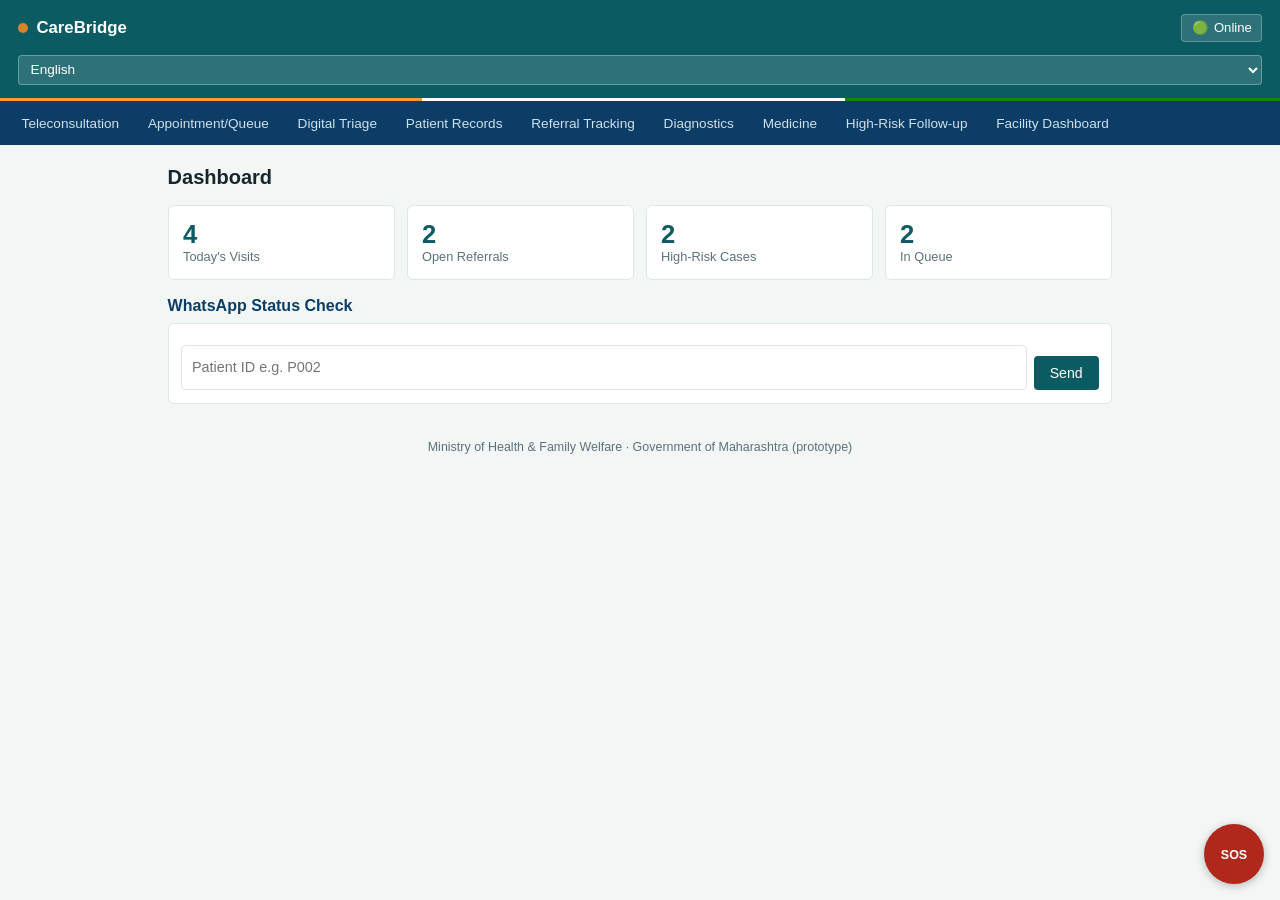
==== index.html @ d9a8928a "Rename prototype.html to index.html" ====
<!DOCTYPE html>
<html lang="en">
<head>
<meta charset="UTF-8">
<meta name="viewport" content="width=device-width, initial-scale=1, viewport-fit=cover">
<title>CareBridge</title>
<style>
:root{
  --teal:#0B5B62; --navy:#0B3D66; --amber:#D98324;
  --bg:#F2F6F5; --panel:#FFFFFF; --ink:#16262A; --muted:#5B7278;
  --line:#DCE7E6; --green:#2E7D32; --yellow:#B8860B; --red:#B0281C;
  --greenbg:#E7F3E8; --yellowbg:#FBF2DE; --redbg:#FBE8E6;
}
:root{box-sizing:border-box;padding-top:env(safe-area-inset-top,0px);padding-bottom:env(safe-area-inset-bottom,0px);}
*{box-sizing:border-box;}
html{scroll-padding-top:env(safe-area-inset-top,0px);}
body{margin:0;font-family:-apple-system,'Segoe UI',Roboto,Arial,sans-serif;background:var(--bg);color:var(--ink);}
header{background:var(--teal);color:#fff;padding:.85rem 1.1rem;display:flex;align-items:center;gap:.8rem;flex-wrap:wrap;position:sticky;top:0;z-index:50;padding-top:calc(.85rem + env(safe-area-inset-top,0px));}
.brand{display:flex;align-items:center;gap:.55rem;font-weight:700;font-size:1.05rem;margin-right:auto;}
.brand .dot{width:10px;height:10px;background:var(--amber);border-radius:50%;}
.tricolor{height:3px;background:linear-gradient(90deg,#FF9933 33%,#fff 33%,#fff 66%,#138808 66%);}
.badge{display:inline-flex;align-items:center;gap:.4rem;background:rgba(255,255,255,.14);padding:.35rem .6rem;border-radius:4px;font-size:.82rem;cursor:pointer;border:1px solid rgba(255,255,255,.25);color:#fff;}
.badge.off{background:#7a3b1e;}
select.lang{background:rgba(255,255,255,.14);color:#fff;border:1px solid rgba(255,255,255,.3);border-radius:4px;padding:.35rem .5rem;font-size:.85rem;}
nav{display:flex;gap:.3rem;overflow-x:auto;background:var(--navy);padding:.4rem .6rem;}
nav button{background:transparent;border:none;color:#cfe0ea;padding:.5rem .75rem;font-size:.85rem;border-radius:4px;cursor:pointer;white-space:nowrap;}
nav button.active{background:#fff;color:var(--navy);font-weight:700;}
main{max-width:980px;margin:0 auto;padding:1.1rem;}
.page{display:none;} .page.active{display:block;}
h1{font-size:1.25rem;margin:.2rem 0 1rem;}
.grid{display:grid;grid-template-columns:repeat(auto-fit,minmax(190px,1fr));gap:.7rem;margin-bottom:1rem;}
.card{background:var(--panel);border:1px solid var(--line);border-radius:6px;padding:.9rem;}
.stat{font-size:1.6rem;font-weight:700;color:var(--teal);}
.stat-label{font-size:.8rem;color:var(--muted);}
table{width:100%;border-collapse:collapse;background:var(--panel);border:1px solid var(--line);border-radius:6px;overflow:hidden;}
th,td{padding:.55rem .7rem;text-align:left;border-bottom:1px solid var(--line);font-size:.88rem;}
th{background:#EAF2F1;color:var(--teal);font-weight:700;}
tr:last-child td{border-bottom:none;}
.section-title{font-weight:700;margin:1.1rem 0 .5rem;font-size:1rem;color:var(--navy);}
label{display:block;font-size:.85rem;margin:.5rem 0 .25rem;color:var(--muted);}
input,select{width:100%;padding:.5rem .6rem;border:1px solid var(--line);border-radius:4px;font-size:.9rem;background:#fff;}
button.primary{background:var(--teal);color:#fff;border:none;padding:.55rem 1rem;border-radius:4px;font-size:.88rem;cursor:pointer;margin-top:.7rem;}
button.ghost{background:#fff;border:1px solid var(--teal);color:var(--teal);padding:.4rem .75rem;border-radius:4px;font-size:.82rem;cursor:pointer;}
.pill{display:inline-block;padding:.2rem .55rem;border-radius:4px;font-size:.78rem;font-weight:700;}
.pill.green{background:var(--greenbg);color:var(--green);}
.pill.yellow{background:var(--yellowbg);color:var(--yellow);}
.pill.red{background:var(--redbg);color:var(--red);}
.stepper{display:flex;flex-wrap:wrap;gap:.3rem;margin:.6rem 0;}
.step{padding:.35rem .6rem;border-radius:4px;font-size:.78rem;background:#EAF2F1;color:var(--muted);}
.step.done{background:var(--teal);color:#fff;}
.panel-flex{display:flex;gap:1rem;flex-wrap:wrap;}
.panel-flex>div{flex:1;min-width:260px;}
#sosBtn{position:fixed;right:16px;bottom:16px;background:var(--red);color:#fff;border:none;border-radius:50%;width:60px;height:60px;font-weight:700;font-size:.78rem;box-shadow:0 2px 8px rgba(0,0,0,.25);z-index:60;cursor:pointer;padding-bottom:env(safe-area-inset-bottom,0px);}
.modal{display:none;position:fixed;inset:0;background:rgba(0,0,0,.4);z-index:70;align-items:center;justify-content:center;padding:1rem;}
.modal.open{display:flex;}
.modal-box{background:#fff;border-radius:8px;padding:1.1rem;max-width:420px;width:100%;max-height:80vh;overflow:auto;}
.chat{background:#fff;border:1px solid var(--line);border-radius:6px;padding:.8rem;}
.chat-msg{padding:.5rem .7rem;border-radius:6px;margin-bottom:.5rem;font-size:.86rem;max-width:85%;}
.chat-msg.in{background:#EAF2F1;}
.chat-msg.out{background:var(--teal);color:#fff;margin-left:auto;}
.chat-row{display:flex;gap:.4rem;margin-top:.5rem;}
footer{text-align:center;padding:1.2rem;font-size:.78rem;color:var(--muted);}
@media (prefers-color-scheme:dark){
  :root:not([data-theme="light"]){--bg:#101A1C;--panel:#182427;--ink:#EAF2F1;--muted:#93A9AC;--line:#26383B;}
  th{background:#1E3234;}
}
</style>
</head>
<body>
<header>
  <div class="brand" style="cursor:pointer" onclick="goHome()"><span class="dot"></span><span data-i18n="brand">CareBridge</span></div>
  <div id="offlineBadge" class="badge" onclick="toggleOffline()">🟢 <span data-i18n="online">Online</span></div>
  <select class="lang" onchange="setLanguage(this.value)">
    <option value="en">English</option>
    <option value="hi">हिंदी</option>
    <option value="mr">मराठी</option>
  </select>
</header>
<div class="tricolor"></div>
<nav id="navBar"></nav>

<main>
  <section class="page active" id="page-dashboard">
    <h1 data-i18n="nav_dashboard">Dashboard</h1>
    <div class="grid">
      <div class="card"><div class="stat" id="statVisits">0</div><div class="stat-label" data-i18n="statVisits">Today's Visits</div></div>
      <div class="card"><div class="stat" id="statReferrals">0</div><div class="stat-label" data-i18n="statReferrals">Open Referrals</div></div>
      <div class="card"><div class="stat" id="statRisk">0</div><div class="stat-label" data-i18n="statRisk">High-Risk Cases</div></div>
      <div class="card"><div class="stat" id="statQueue">0</div><div class="stat-label" data-i18n="statQueue">In Queue</div></div>
    </div>
    <div class="section-title" data-i18n="whatsappTitle">WhatsApp Status Check</div>
    <div class="chat">
      <div id="chatLog"></div>
      <div class="chat-row">
        <input id="chatInput" placeholder="Patient ID e.g. P002" data-i18n-placeholder="chatPlaceholder">
        <button class="primary" onclick="sendChat()" data-i18n="send">Send</button>
      </div>
    </div>
  </section>

  <section class="page" id="page-tele">
    <h1 data-i18n="nav_tele">Teleconsultation</h1>
    <div class="section-title" data-i18n="teleTitle">Request Teleconsultation</div>
    <label data-i18n="specialist">Specialist</label>
    <select id="teleSpec"><option data-i18n="opt_gen">General Physician</option><option data-i18n="opt_peds">Pediatrician</option><option data-i18n="opt_gyn">Gynecologist</option></select>
    <label data-i18n="slot">Time Slot</label>
    <select id="teleSlot"><option>10:00 AM</option><option>2:00 PM</option><option>4:30 PM</option></select>
    <button class="primary" onclick="bookTele()" data-i18n="confirmBooking">Confirm Booking</button>
    <div id="teleResult"></div>
  </section>

  <section class="page" id="page-queue">
    <h1 data-i18n="nav_queue">Appointment &amp; Queue Management</h1>
    <div class="section-title" data-i18n="queueTitle">Live Queue</div>
    <table><thead><tr><th data-i18n="token">Token</th><th data-i18n="patient">Patient</th><th data-i18n="status">Status</th></tr></thead><tbody id="queueBody"></tbody></table>
    <button class="ghost" style="margin-top:.6rem" onclick="addQueue()" data-i18n="addQueue">+ Add to Queue</button>
  </section>

  <section class="page" id="page-triage">
    <h1 data-i18n="nav_triage">Digital Triage</h1>
    <label data-i18n="symFever">Fever (&gt;38°C)</label>
    <select id="symFever"><option value="0" data-i18n="no">No</option><option value="1" data-i18n="yes">Yes</option></select>
    <label data-i18n="symBreath">Fast / Difficult Breathing</label>
    <select id="symBreath"><option value="0" data-i18n="no">No</option><option value="1" data-i18n="yes">Yes</option></select>
    <label data-i18n="symFeed">Unable to Feed / Drink</label>
    <select id="symFeed"><option value="0" data-i18n="no">No</option><option value="1" data-i18n="yes">Yes</option></select>
    <button class="primary" onclick="runTriage()" data-i18n="checkRisk">Check Risk Level</button>
    <div id="triageResult" style="margin-top:.8rem"></div>
  </section>

  <section class="page" id="page-records">
    <h1 data-i18n="nav_records">Patient Records</h1>
    <select id="patientSelect" onchange="renderPatient()"></select>
    <div class="section-title" id="patientName"></div>
    <table><thead><tr><th data-i18n="date">Date</th><th data-i18n="visitType">Visit</th><th data-i18n="notes">Notes</th></tr></thead><tbody id="historyBody"></tbody></table>
  </section>

  <section class="page" id="page-referral">
    <h1 data-i18n="nav_referral">Referral Tracker</h1>
    <div id="referralList"></div>
  </section>

  <section class="page" id="page-diag">
    <h1 data-i18n="nav_diag">Diagnostic Coordination</h1>
    <table><thead><tr><th data-i18n="test">Test</th><th data-i18n="patient">Patient</th><th data-i18n="status">Status</th><th></th></tr></thead><tbody id="diagBody"></tbody></table>
  </section>

  <section class="page" id="page-med">
    <h1 data-i18n="nav_med">Medicine Availability</h1>
    <input id="medSearch" placeholder="Search medicine..." data-i18n-placeholder="medSearch" oninput="renderMed()">
    <table style="margin-top:.5rem"><thead><tr><th data-i18n="medicine">Medicine</th><th data-i18n="qty">Qty</th><th data-i18n="status">Status</th></tr></thead><tbody id="medBody"></tbody></table>
  </section>

  <section class="page" id="page-highrisk">
    <h1 data-i18n="nav_highrisk">High-Risk Follow-up</h1>
    <div id="highriskList"></div>
  </section>

  <section class="page" id="page-facility">
    <h1 data-i18n="nav_facility">Facility Dashboard</h1>
    <div class="grid">
      <div class="card"><div class="stat" id="fVisits">0</div><div class="stat-label" data-i18n="statVisits">Today's Visits</div></div>
      <div class="card"><div class="stat" id="fRef">0</div><div class="stat-label" data-i18n="statReferrals">Open Referrals</div></div>
      <div class="card"><div class="stat" id="fRisk">0</div><div class="stat-label" data-i18n="statRisk">High-Risk Cases</div></div>
    </div>
    <div class="section-title" data-i18n="nearbyFacilities">Nearby Facilities</div>
    <table><thead><tr><th data-i18n="facility">Facility</th><th data-i18n="services">Services</th><th data-i18n="status">Status</th></tr></thead><tbody id="facBody"></tbody></table>

    <div class="section-title" data-i18n="staffRoster">Staff Roster &amp; Attendance</div>
    <table><thead><tr><th data-i18n="staffName">Name</th><th data-i18n="role">Role</th><th data-i18n="status">Status</th><th></th></tr></thead><tbody id="staffBody"></tbody></table>
  </section>
</main>

<button id="sosBtn" onclick="openSOS()">SOS</button>
<div class="modal" id="sosModal">
  <div class="modal-box">
    <div class="section-title" data-i18n="sosTitle" style="margin-top:0">Nearest Hospitals</div>
    <table><tbody id="sosBody"></tbody></table>
    <button class="primary" onclick="closeSOS()" data-i18n="close">Close</button>
  </div>
</div>

<footer data-i18n="footer">Ministry of Health &amp; Family Welfare · Government of Maharashtra (prototype)</footer>

<script>
const T = {
en:{brand:"CareBridge",online:"Online",offline:"Offline",
 nav_dashboard:"Dashboard",nav_tele:"Teleconsultation",nav_queue:"Appointment/Queue",nav_triage:"Digital Triage",nav_records:"Patient Records",
 nav_referral:"Referral Tracking",nav_diag:"Diagnostics",nav_med:"Medicine",nav_highrisk:"High-Risk Follow-up",nav_facility:"Facility Dashboard",
 staffRoster:"Staff Roster & Attendance",staffName:"Name",role:"Role",present:"Present",absent:"Absent",markPresent:"Mark Present",markAbsent:"Mark Absent",
 statVisits:"Today's Visits",statReferrals:"Open Referrals",statRisk:"High-Risk Cases",statQueue:"In Queue",
 whatsappTitle:"WhatsApp Status Check",send:"Send",chatPlaceholder:"Patient ID e.g. P002",
 teleTitle:"Request Teleconsultation",specialist:"Specialist",slot:"Time Slot",confirmBooking:"Confirm Booking",
 opt_gen:"General Physician",opt_peds:"Pediatrician",opt_gyn:"Gynecologist",
 queueTitle:"Live Queue",token:"Token",patient:"Patient",status:"Status",addQueue:"+ Add to Queue",
 symFever:"Fever (>38°C)",symBreath:"Fast / Difficult Breathing",symFeed:"Unable to Feed / Drink",
 no:"No",yes:"Yes",checkRisk:"Check Risk Level",
 date:"Date",visitType:"Visit",notes:"Notes",
 diagTitle:"Diagnostic Tests",test:"Test",medTitle:"Medicine Availability",medSearch:"Search medicine...",
 medicine:"Medicine",qty:"Qty",nearbyFacilities:"Nearby Facilities",facility:"Facility",services:"Services",
 sosTitle:"Nearest Hospitals",close:"Close",
 footer:"Ministry of Health & Family Welfare · Government of Maharashtra (prototype)"},
hi:{brand:"केअरब्रिज",online:"ऑनलाइन",offline:"ऑफलाइन",
 nav_dashboard:"डैशबोर्ड",nav_tele:"टेलीकंसल्टेशन",nav_queue:"अपॉइंटमेंट/कतार",nav_triage:"डिजिटल ट्राइएज",nav_records:"रोगी रिकॉर्ड",
 nav_referral:"रेफरल ट्रैकिंग",nav_diag:"जांच समन्वय",nav_med:"दवा उपलब्धता",nav_highrisk:"उच्च-जोखिम फॉलो-अप",nav_facility:"सुविधा डैशबोर्ड",
 staffRoster:"स्टाफ रोस्टर व उपस्थिति",staffName:"नाम",role:"भूमिका",present:"उपस्थित",absent:"अनुपस्थित",markPresent:"उपस्थित करें",markAbsent:"अनुपस्थित करें",
 statVisits:"आज की विज़िट",statReferrals:"खुले रेफरल",statRisk:"उच्च-जोखिम मामले",statQueue:"कतार में",
 whatsappTitle:"व्हाट्सएप स्टेटस जांच",send:"भेजें",chatPlaceholder:"रोगी आईडी जैसे P002",
 teleTitle:"टेलीकंसल्टेशन अनुरोध",specialist:"विशेषज्ञ",slot:"समय स्लॉट",confirmBooking:"बुकिंग की पुष्टि करें",
 opt_gen:"सामान्य चिकित्सक",opt_peds:"बाल रोग विशेषज्ञ",opt_gyn:"स्त्री रोग विशेषज्ञ",
 queueTitle:"लाइव कतार",token:"टोकन",patient:"रोगी",status:"स्थिति",addQueue:"+ कतार में जोड़ें",
 symFever:"बुखार (>38°C)",symBreath:"तेज़ / कठिन साँस",symFeed:"खाने-पीने में असमर्थ",
 no:"नहीं",yes:"हाँ",checkRisk:"जोखिम स्तर जांचें",
 date:"तारीख़",visitType:"विज़िट",notes:"टिप्पणी",
 diagTitle:"जांच परीक्षण",test:"परीक्षण",medTitle:"दवा उपलब्धता",medSearch:"दवा खोजें...",
 medicine:"दवा",qty:"मात्रा",nearbyFacilities:"नज़दीकी सुविधाएं",facility:"सुविधा",services:"सेवाएं",
 sosTitle:"निकटतम अस्पताल",close:"बंद करें",
 footer:"स्वास्थ्य एवं परिवार कल्याण मंत्रालय · महाराष्ट्र सरकार (प्रोटोटाइप)"},
mr:{brand:"केअरब्रिज",online:"ऑनलाइन",offline:"ऑफलाइन",
 nav_dashboard:"डॅशबोर्ड",nav_tele:"टेलीकन्सल्टेशन",nav_queue:"अपॉइंटमेंट/रांग",nav_triage:"डिजिटल ट्रायएज",nav_records:"रुग्ण नोंदी",
 nav_referral:"संदर्भ ट्रॅकिंग",nav_diag:"निदान समन्वय",nav_med:"औषध उपलब्धता",nav_highrisk:"उच्च-जोखीम फॉलो-अप",nav_facility:"सुविधा डॅशबोर्ड",
 staffRoster:"कर्मचारी सूची व उपस्थिती",staffName:"नाव",role:"भूमिका",present:"उपस्थित",absent:"अनुपस्थित",markPresent:"उपस्थित करा",markAbsent:"अनुपस्थित करा",
 statVisits:"आजच्या भेटी",statReferrals:"खुले संदर्भ",statRisk:"उच्च-जोखीम रुग्ण",statQueue:"रांगेत",
 whatsappTitle:"व्हॉट्सअ‍ॅप स्टेटस तपासणी",send:"पाठवा",chatPlaceholder:"रुग्ण आयडी उदा. P002",
 teleTitle:"टेलीकन्सल्टेशन विनंती",specialist:"तज्ज्ञ",slot:"वेळ",confirmBooking:"बुकिंग निश्चित करा",
 opt_gen:"सामान्य वैद्य",opt_peds:"बालरोगतज्ज्ञ",opt_gyn:"स्त्रीरोगतज्ज्ञ",
 queueTitle:"थेट रांग",token:"तिकीट",patient:"रुग्ण",status:"स्थिती",addQueue:"+ रांगेत जोडा",
 symFever:"ताप (>38°C)",symBreath:"जलद / कठीण श्वास",symFeed:"खाण्यास/पिण्यास असमर्थ",
 no:"नाही",yes:"होय",checkRisk:"जोखीम पातळी तपासा",
 date:"तारीख",visitType:"भेट",notes:"नोंदी",
 diagTitle:"निदान चाचण्या",test:"चाचणी",medTitle:"औषध उपलब्धता",medSearch:"औषध शोधा...",
 medicine:"औषध",qty:"साठा",nearbyFacilities:"जवळील सुविधा",facility:"सुविधा",services:"सेवा",
 sosTitle:"जवळचे रुग्णालय",close:"बंद करा",
 footer:"आरोग्य व कुटुंब कल्याण मंत्रालय · महाराष्ट्र शासन (प्रोटोटाइप)"}
};
let lang='en', online=true;

const patients=[
 {id:'P001',name:'Fatima Sheikh',visits:[{d:'12 Sep',t:'ANC Checkup',n:'BP normal, next visit due'},{d:'02 Sep',t:'ANC Checkup',n:'Mild anemia noted'}]},
 {id:'P002',name:'Ravi Kadam',visits:[{d:'18 Sep',t:'Fever Follow-up',n:'Referred to PHC'}]},
 {id:'P003',name:'Sunita Pawar',visits:[{d:'15 Sep',t:'Child Immunization',n:'Dose 2 given'}]}
];
let referrals=[
 {id:'R1',patient:'Fatima Sheikh',steps:['Referred','Accepted','Scheduled'],cur:2},
 {id:'R2',patient:'Ravi Kadam',steps:['Referred'],cur:0}
];
const STEP_SEQ=['Referred','Accepted','Scheduled','Arrived','Treated','Back-Referred','Closed'];
let queue=[{tok:'A12',patient:'Sunita Pawar',status:'Waiting'},{tok:'A13',patient:'Ravi Kadam',status:'Waiting'}];
let diagnostics=[{test:'Blood CBC',patient:'Fatima Sheikh',status:'Pending'},{test:'X-Ray Chest',patient:'Ravi Kadam',status:'In Progress'}];
let medicines=[{name:'Paracetamol',qty:120,status:'ok'},{name:'ORS Sachets',qty:8,status:'low'},{name:'Iron Folic Acid',qty:0,status:'out'}];
let highrisk=[{name:'Fatima Sheikh',reason:'2 missed ANC visits'},{name:'Baby of Sunita Pawar',reason:'Low birth weight'}];
const facilities=[{name:'AAM Sub-Centre Wadgaon',services:'OPD, Immunization',status:'Open'},{name:'Rural Hospital Baramati',services:'X-Ray, Lab, Maternity',status:'Open'}];
let staff=[{name:'Anjali More',role:'ASHA Worker',present:true},{name:'Deepak Jadhav',role:'ANM',present:true},{name:'Dr. Kavita Rane',role:'Medical Officer',present:false},{name:'Sameer Shaikh',role:'Lab Technician',present:true}];
function goHome(){
 document.querySelectorAll('.page').forEach(p=>p.classList.remove('active'));
 document.getElementById('page-dashboard').classList.add('active');
 document.querySelectorAll('#navBar button').forEach(b=>b.classList.remove('active'));
}
const sosHospitals=[{name:'District Civil Hospital',dist:'6.2 km',phone:'02112-XXXXXX'},{name:'Rural Hospital Baramati',dist:'3.4 km',phone:'02112-YYYYYY'}];

function el(tag,cls,html){const e=document.createElement(tag);if(cls)e.className=cls;if(html!==undefined)e.innerHTML=html;return e;}

function buildNav(){
 const items=['tele','queue','triage','records','referral','diag','med','highrisk','facility'];
 const bar=document.getElementById('navBar');bar.innerHTML='';
 items.forEach(id=>{
  const b=document.createElement('button');
  b.dataset.i18n='nav_'+id; b.dataset.page=id; b.textContent=T[lang]['nav_'+id];
  b.onclick=()=>showPage(id,b);
  bar.appendChild(b);
 });
}
function showPage(id,btn){
 document.querySelectorAll('.page').forEach(p=>p.classList.remove('active'));
 document.getElementById('page-'+id).classList.add('active');
 document.querySelectorAll('#navBar button').forEach(b=>b.classList.remove('active'));
 btn.classList.add('active');
}
function setLanguage(l){
 lang=l;
 document.querySelectorAll('[data-i18n]').forEach(e=>{const k=e.dataset.i18n; if(T[lang][k]) e.textContent=T[lang][k];});
 document.querySelectorAll('[data-i18n-placeholder]').forEach(e=>{const k=e.dataset.i18nPlaceholder||e.getAttribute('data-i18n-placeholder'); if(T[lang][k]) e.placeholder=T[lang][k];});
 const activePage=[...document.querySelectorAll('.page')].find(p=>p.classList.contains('active'));
 const activeId=activePage?activePage.id.replace('page-',''):'dashboard';
 buildNav();
 const match=[...document.querySelectorAll('#navBar button')].find(b=>b.dataset.page===activeId);
 if(match) match.classList.add('active');
 refreshAll();
}
function toggleOffline(){
 online=!online;
 const b=document.getElementById('offlineBadge');
 b.classList.toggle('off',!online);
 b.innerHTML=(online?'🟢 ':'🔴 ')+'<span data-i18n="'+(online?'online':'offline')+'">'+T[lang][online?'online':'offline']+'</span>';
 if(online){ queue.forEach(q=>{if(q.status==='Pending Sync')q.status='Waiting';}); renderQueue(); }
}
function renderStats(){
 document.getElementById('statVisits').textContent=patients.reduce((a,p)=>a+p.visits.length,0);
 document.getElementById('statReferrals').textContent=referrals.filter(r=>r.cur<STEP_SEQ.length-1).length;
 document.getElementById('statRisk').textContent=highrisk.length;
 document.getElementById('statQueue').textContent=queue.length;
 document.getElementById('fVisits').textContent=document.getElementById('statVisits').textContent;
 document.getElementById('fRef').textContent=document.getElementById('statReferrals').textContent;
 document.getElementById('fRisk').textContent=highrisk.length;
}
function bookTele(){
 const sp=document.getElementById('teleSpec').value||T[lang].opt_gen;
 const sl=document.getElementById('teleSlot').value;
 document.getElementById('teleResult').innerHTML='<div class="pill green" style="margin-top:.6rem">✓ '+sp+' — '+sl+'</div>';
}
function renderQueue(){
 const body=document.getElementById('queueBody');body.innerHTML='';
 queue.forEach(q=>{
  const tr=document.createElement('tr');
  const cls=q.status==='Pending Sync'?'yellow':'green';
  tr.innerHTML=`<td>${q.tok}</td><td>${q.patient}</td><td><span class="pill ${cls}">${q.status}</span></td>`;
  body.appendChild(tr);
 });
}
function addQueue(){
 const n='A'+(14+queue.length);
 queue.push({tok:n,patient:'New Patient',status:online?'Waiting':'Pending Sync'});
 renderQueue(); renderStats();
}
function runTriage(){
 const f=+document.getElementById('symFever').value, b=+document.getElementById('symBreath').value, fd=+document.getElementById('symFeed').value;
 const score=f+b+fd;
 let level,cls,note;
 if(fd||b){level={en:'RED — Refer Immediately',hi:'लाल — तुरंत रेफर करें',mr:'लाल — त्वरित संदर्भ द्या'}[lang];cls='red';note='IMNCI danger sign present';}
 else if(f){level={en:'YELLOW — Monitor Closely',hi:'पीला — निगरानी करें',mr:'पिवळा — बारकाईने निरीक्षण करा'}[lang];cls='yellow';note='IMNCI: single risk factor';}
 else{level={en:'GREEN — Routine Care',hi:'हरा — नियमित देखभाल',mr:'हिरवा — नियमित काळजी'}[lang];cls='green';note='No danger signs';}
 document.getElementById('triageResult').innerHTML=`<span class="pill ${cls}">${level}</span><div style="margin-top:.4rem;color:var(--muted);font-size:.82rem">${note}</div>`;
}
function renderPatientSelect(){
 const sel=document.getElementById('patientSelect');sel.innerHTML='';
 patients.forEach(p=>{const o=document.createElement('option');o.value=p.id;o.textContent=p.name;sel.appendChild(o);});
}
function renderPatient(){
 const p=patients.find(x=>x.id===document.getElementById('patientSelect').value)||patients[0];
 document.getElementById('patientName').textContent=p.name+' ('+p.id+')';
 const body=document.getElementById('historyBody');body.innerHTML='';
 p.visits.forEach(v=>{const tr=document.createElement('tr');tr.innerHTML=`<td>${v.d}</td><td>${v.t}</td><td>${v.n}</td>`;body.appendChild(tr);});
}
function renderReferrals(){
 const wrap=document.getElementById('referralList');wrap.innerHTML='';
 referrals.forEach(r=>{
  const card=el('div','card');
  card.style.marginBottom='.7rem';
  const title=el('div','section-title',r.patient+' <span style="color:var(--muted);font-weight:400">('+r.id+')</span>');
  title.style.margin='0 0 .4rem';
  card.appendChild(title);
  const stp=el('div','stepper');
  STEP_SEQ.forEach((s,i)=>{const d=el('div','step'+(i<=r.cur?' done':''),s);stp.appendChild(d);});
  card.appendChild(stp);
  if(r.cur<STEP_SEQ.length-1){
   const btn=el('button','ghost',{en:'Advance Status',hi:'स्थिति आगे बढ़ाएं',mr:'स्थिती पुढे न्या'}[lang]);
   btn.onclick=()=>{r.cur++;renderReferrals();renderStats();};
   card.appendChild(btn);
  }
  wrap.appendChild(card);
 });
}
function renderDiag(){
 const body=document.getElementById('diagBody');body.innerHTML='';
 diagnostics.forEach((d,i)=>{
  const cls=d.status==='Done'?'green':(d.status==='In Progress'?'yellow':'red');
  const tr=document.createElement('tr');
  tr.innerHTML=`<td>${d.test}</td><td>${d.patient}</td><td><span class="pill ${cls}">${d.status}</span></td><td></td>`;
  const btn=el('button','ghost',{en:'Update',hi:'अपडेट',mr:'अद्ययावत'}[lang]);
  btn.onclick=()=>{ d.status = d.status==='Pending'?'In Progress':(d.status==='In Progress'?'Done':'Done'); renderDiag(); };
  tr.lastElementChild.appendChild(btn);
  body.appendChild(tr);
 });
}
function renderMed(){
 const q=(document.getElementById('medSearch').value||'').toLowerCase();
 const body=document.getElementById('medBody');body.innerHTML='';
 medicines.filter(m=>m.name.toLowerCase().includes(q)).forEach(m=>{
  const cls=m.status==='ok'?'green':(m.status==='low'?'yellow':'red');
  const label={ok:{en:'In Stock',hi:'उपलब्ध',mr:'उपलब्ध'},low:{en:'Low Stock',hi:'कम स्टॉक',mr:'कमी साठा'},out:{en:'Out of Stock',hi:'स्टॉक खत्म',mr:'साठा संपला'}}[m.status][lang];
  const tr=document.createElement('tr');
  tr.innerHTML=`<td>${m.name}</td><td>${m.qty}</td><td><span class="pill ${cls}">${label}</span></td>`;
  body.appendChild(tr);
 });
}
function renderHighrisk(){
 const wrap=document.getElementById('highriskList');wrap.innerHTML='';
 highrisk.forEach((h,i)=>{
  const card=el('div','card');card.style.marginBottom='.6rem';
  card.innerHTML=`<b>${h.name}</b><div style="color:var(--muted);font-size:.85rem;margin:.2rem 0 .5rem">${h.reason}</div>`;
  const btn=el('button','ghost',{en:'Mark Followed Up',hi:'फॉलो-अप पूर्ण करें',mr:'फॉलो-अप पूर्ण करा'}[lang]);
  btn.onclick=()=>{highrisk.splice(i,1);renderHighrisk();renderStats();};
  card.appendChild(btn);
  wrap.appendChild(card);
 });
}
function renderFacilities(){
 const body=document.getElementById('facBody');body.innerHTML='';
 facilities.forEach(f=>{const tr=document.createElement('tr');tr.innerHTML=`<td>${f.name}</td><td>${f.services}</td><td><span class="pill green">${f.status}</span></td>`;body.appendChild(tr);});
}
function renderStaff(){
 const body=document.getElementById('staffBody');body.innerHTML='';
 staff.forEach((s,i)=>{
  const tr=document.createElement('tr');
  const pillCls=s.present?'green':'red';
  const label=s.present?T[lang].present:T[lang].absent;
  const btnLabel=s.present?T[lang].markAbsent:T[lang].markPresent;
  tr.innerHTML=`<td>${s.name}</td><td>${s.role}</td><td><span class="pill ${pillCls}">${label}</span></td><td></td>`;
  const btn=el('button','ghost',btnLabel);
  btn.onclick=()=>{staff[i].present=!staff[i].present;renderStaff();};
  tr.lastElementChild.appendChild(btn);
  body.appendChild(tr);
 });
}
function openSOS(){
 const body=document.getElementById('sosBody');body.innerHTML='';
 sosHospitals.forEach(h=>{const tr=document.createElement('tr');tr.innerHTML=`<td><b>${h.name}</b><br><span style="color:var(--muted);font-size:.8rem">${h.phone}</span></td><td>${h.dist}</td>`;body.appendChild(tr);});
 document.getElementById('sosModal').classList.add('open');
}
function closeSOS(){document.getElementById('sosModal').classList.remove('open');}
function sendChat(){
 const inp=document.getElementById('chatInput');
 const id=inp.value.trim().toUpperCase();
 const log=document.getElementById('chatLog');
 if(!id)return;
 const um=el('div','chat-msg out',id); log.appendChild(um);
 const p=patients.find(x=>x.id===id);
 const ref=referrals.find(r=>p&&r.patient===p.name);
 let reply;
 if(!p) reply={en:'No record found for this ID.',hi:'इस आईडी के लिए कोई रिकॉर्ड नहीं मिला।',mr:'या आयडीसाठी नोंद आढळली नाही.'}[lang];
 else if(ref) reply=p.name+': '+STEP_SEQ[ref.cur];
 else reply=p.name+': '+{en:'No active referral',hi:'कोई सक्रिय रेफरल नहीं',mr:'सक्रिय संदर्भ नाही'}[lang];
 const bm=el('div','chat-msg in',reply); log.appendChild(bm);
 inp.value='';
 log.scrollTop=log.scrollHeight;
}
function refreshAll(){
 renderStats();renderQueue();renderPatientSelect();renderPatient();renderReferrals();
 renderDiag();renderMed();renderHighrisk();renderFacilities();renderStaff();
}
buildNav();
renderPatientSelect();
refreshAll();
</script>
</body>
</html>
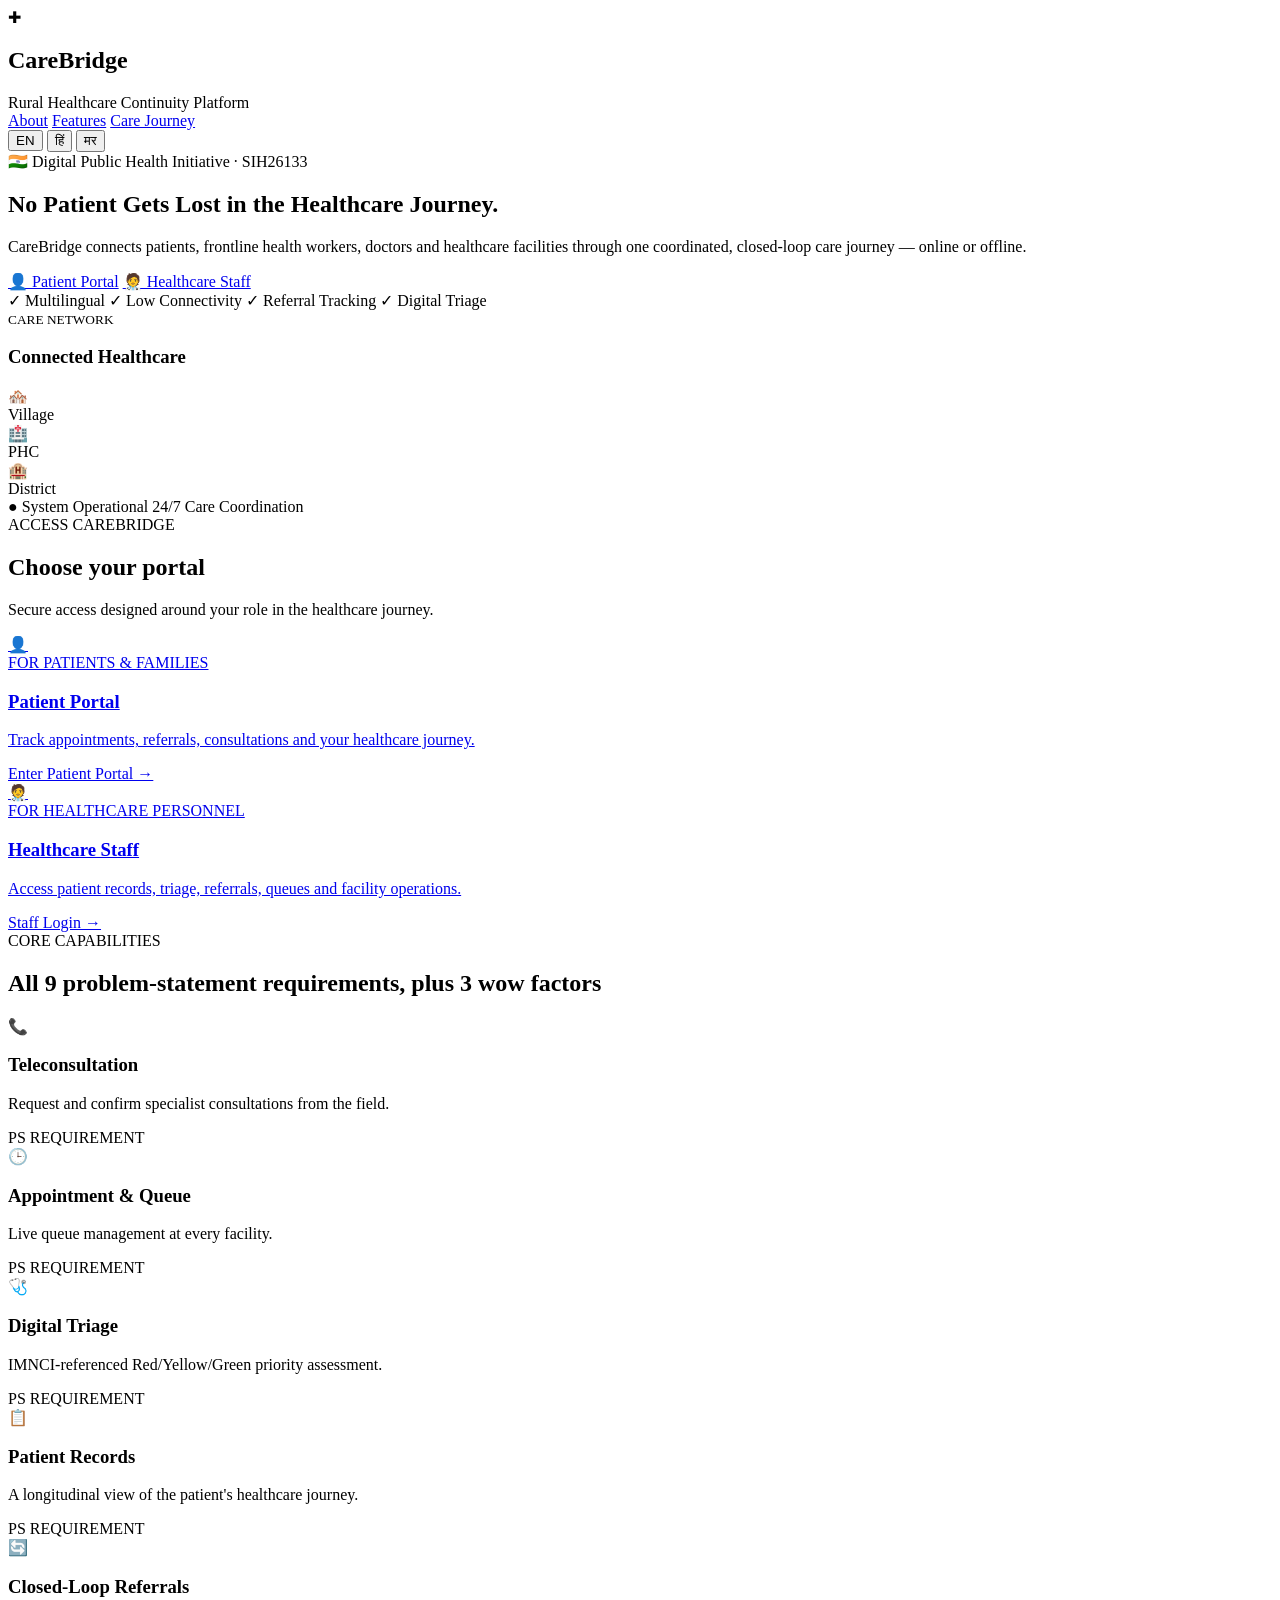
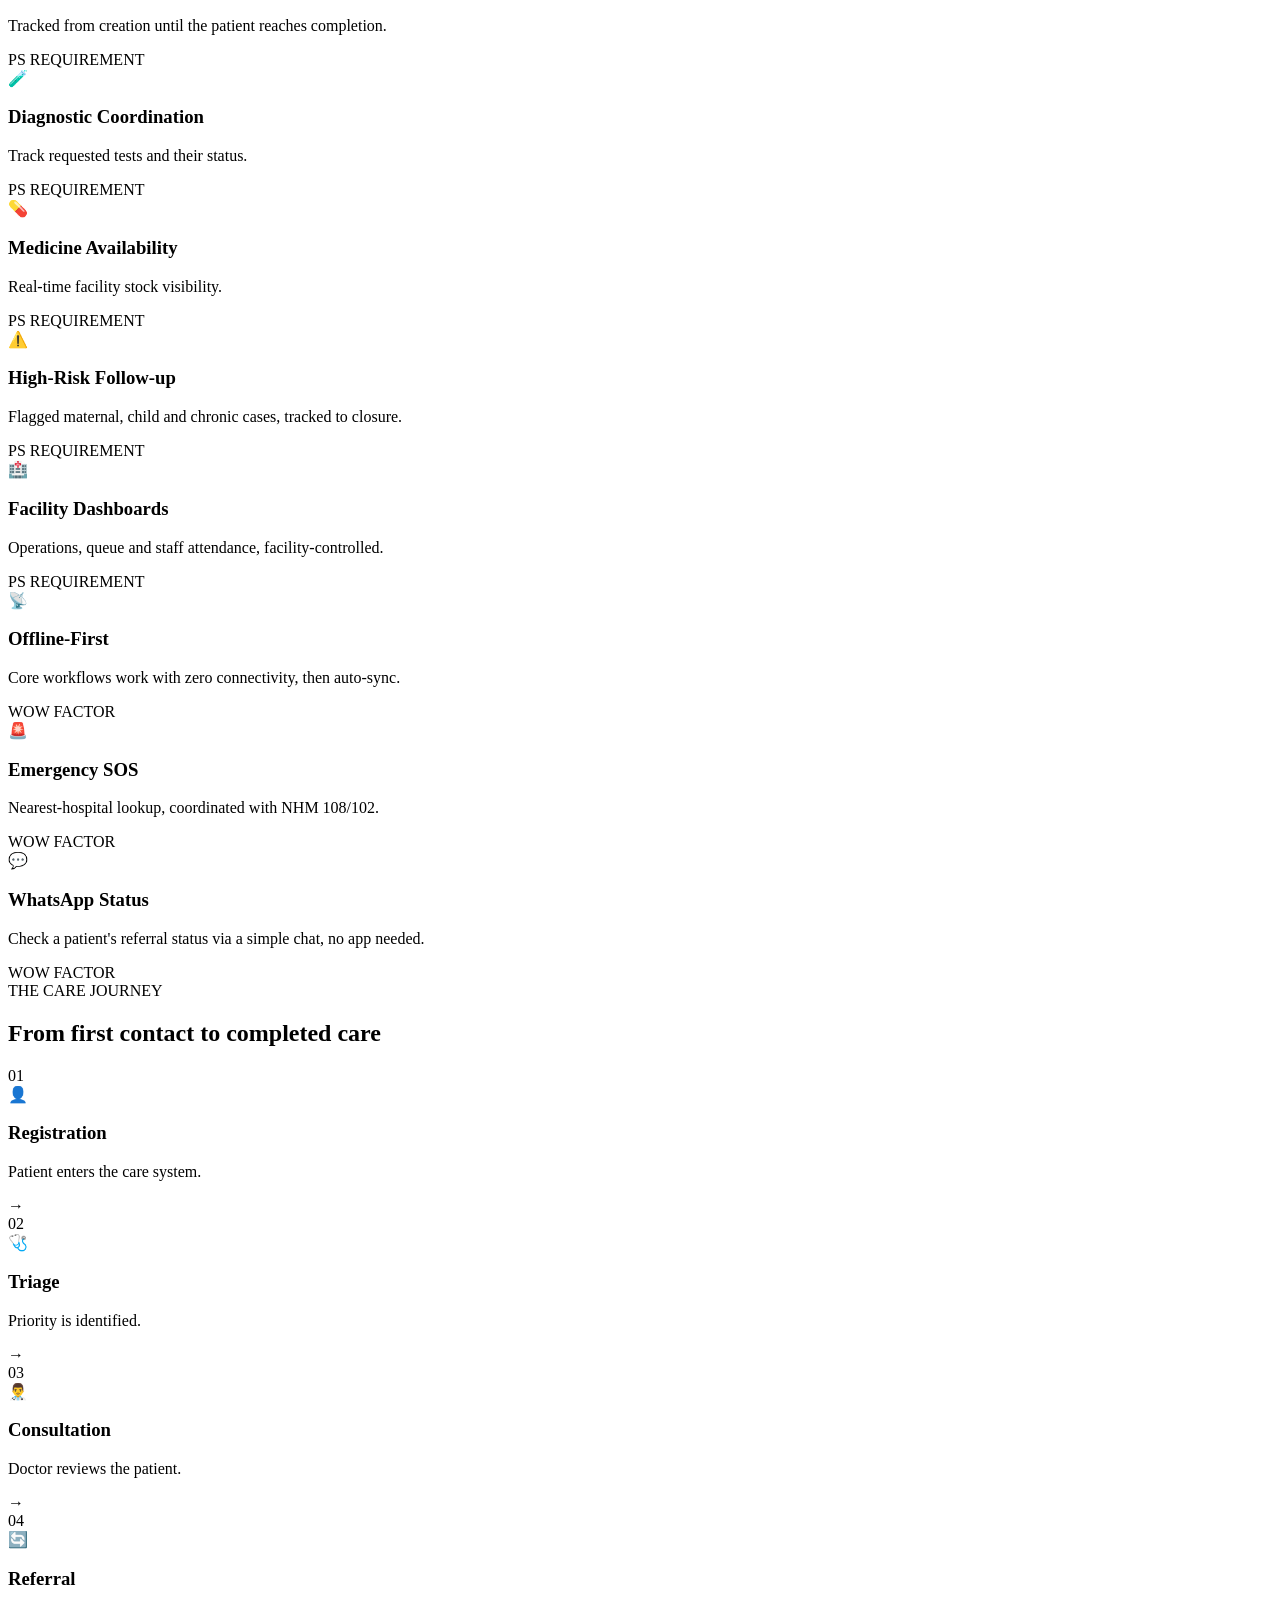
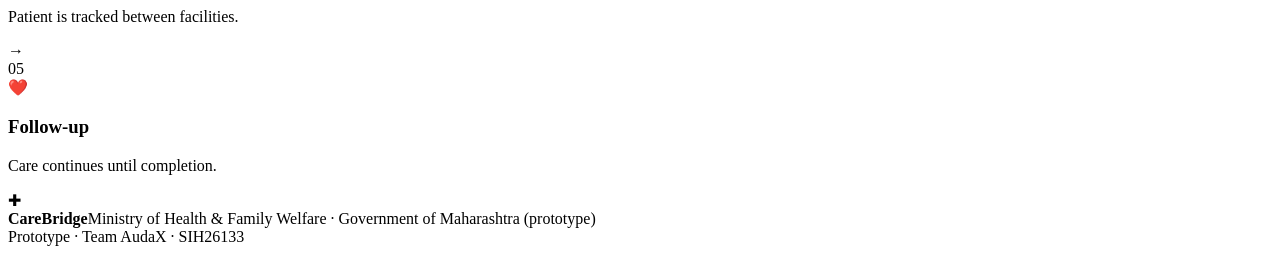
==== commit 57a26688: "index changed" ====
--- a/index.html
+++ b/index.html
@@ -2,445 +2,143 @@
 <html lang="en">
 <head>
 <meta charset="UTF-8">
-<meta name="viewport" content="width=device-width, initial-scale=1, viewport-fit=cover">
-<title>CareBridge</title>
-<style>
-:root{
-  --teal:#0B5B62; --navy:#0B3D66; --amber:#D98324;
-  --bg:#F2F6F5; --panel:#FFFFFF; --ink:#16262A; --muted:#5B7278;
-  --line:#DCE7E6; --green:#2E7D32; --yellow:#B8860B; --red:#B0281C;
-  --greenbg:#E7F3E8; --yellowbg:#FBF2DE; --redbg:#FBE8E6;
-}
-:root{box-sizing:border-box;padding-top:env(safe-area-inset-top,0px);padding-bottom:env(safe-area-inset-bottom,0px);}
-*{box-sizing:border-box;}
-html{scroll-padding-top:env(safe-area-inset-top,0px);}
-body{margin:0;font-family:-apple-system,'Segoe UI',Roboto,Arial,sans-serif;background:var(--bg);color:var(--ink);}
-header{background:var(--teal);color:#fff;padding:.85rem 1.1rem;display:flex;align-items:center;gap:.8rem;flex-wrap:wrap;position:sticky;top:0;z-index:50;padding-top:calc(.85rem + env(safe-area-inset-top,0px));}
-.brand{display:flex;align-items:center;gap:.55rem;font-weight:700;font-size:1.05rem;margin-right:auto;}
-.brand .dot{width:10px;height:10px;background:var(--amber);border-radius:50%;}
-.tricolor{height:3px;background:linear-gradient(90deg,#FF9933 33%,#fff 33%,#fff 66%,#138808 66%);}
-.badge{display:inline-flex;align-items:center;gap:.4rem;background:rgba(255,255,255,.14);padding:.35rem .6rem;border-radius:4px;font-size:.82rem;cursor:pointer;border:1px solid rgba(255,255,255,.25);color:#fff;}
-.badge.off{background:#7a3b1e;}
-select.lang{background:rgba(255,255,255,.14);color:#fff;border:1px solid rgba(255,255,255,.3);border-radius:4px;padding:.35rem .5rem;font-size:.85rem;}
-nav{display:flex;gap:.3rem;overflow-x:auto;background:var(--navy);padding:.4rem .6rem;}
-nav button{background:transparent;border:none;color:#cfe0ea;padding:.5rem .75rem;font-size:.85rem;border-radius:4px;cursor:pointer;white-space:nowrap;}
-nav button.active{background:#fff;color:var(--navy);font-weight:700;}
-main{max-width:980px;margin:0 auto;padding:1.1rem;}
-.page{display:none;} .page.active{display:block;}
-h1{font-size:1.25rem;margin:.2rem 0 1rem;}
-.grid{display:grid;grid-template-columns:repeat(auto-fit,minmax(190px,1fr));gap:.7rem;margin-bottom:1rem;}
-.card{background:var(--panel);border:1px solid var(--line);border-radius:6px;padding:.9rem;}
-.stat{font-size:1.6rem;font-weight:700;color:var(--teal);}
-.stat-label{font-size:.8rem;color:var(--muted);}
-table{width:100%;border-collapse:collapse;background:var(--panel);border:1px solid var(--line);border-radius:6px;overflow:hidden;}
-th,td{padding:.55rem .7rem;text-align:left;border-bottom:1px solid var(--line);font-size:.88rem;}
-th{background:#EAF2F1;color:var(--teal);font-weight:700;}
-tr:last-child td{border-bottom:none;}
-.section-title{font-weight:700;margin:1.1rem 0 .5rem;font-size:1rem;color:var(--navy);}
-label{display:block;font-size:.85rem;margin:.5rem 0 .25rem;color:var(--muted);}
-input,select{width:100%;padding:.5rem .6rem;border:1px solid var(--line);border-radius:4px;font-size:.9rem;background:#fff;}
-button.primary{background:var(--teal);color:#fff;border:none;padding:.55rem 1rem;border-radius:4px;font-size:.88rem;cursor:pointer;margin-top:.7rem;}
-button.ghost{background:#fff;border:1px solid var(--teal);color:var(--teal);padding:.4rem .75rem;border-radius:4px;font-size:.82rem;cursor:pointer;}
-.pill{display:inline-block;padding:.2rem .55rem;border-radius:4px;font-size:.78rem;font-weight:700;}
-.pill.green{background:var(--greenbg);color:var(--green);}
-.pill.yellow{background:var(--yellowbg);color:var(--yellow);}
-.pill.red{background:var(--redbg);color:var(--red);}
-.stepper{display:flex;flex-wrap:wrap;gap:.3rem;margin:.6rem 0;}
-.step{padding:.35rem .6rem;border-radius:4px;font-size:.78rem;background:#EAF2F1;color:var(--muted);}
-.step.done{background:var(--teal);color:#fff;}
-.panel-flex{display:flex;gap:1rem;flex-wrap:wrap;}
-.panel-flex>div{flex:1;min-width:260px;}
-#sosBtn{position:fixed;right:16px;bottom:16px;background:var(--red);color:#fff;border:none;border-radius:50%;width:60px;height:60px;font-weight:700;font-size:.78rem;box-shadow:0 2px 8px rgba(0,0,0,.25);z-index:60;cursor:pointer;padding-bottom:env(safe-area-inset-bottom,0px);}
-.modal{display:none;position:fixed;inset:0;background:rgba(0,0,0,.4);z-index:70;align-items:center;justify-content:center;padding:1rem;}
-.modal.open{display:flex;}
-.modal-box{background:#fff;border-radius:8px;padding:1.1rem;max-width:420px;width:100%;max-height:80vh;overflow:auto;}
-.chat{background:#fff;border:1px solid var(--line);border-radius:6px;padding:.8rem;}
-.chat-msg{padding:.5rem .7rem;border-radius:6px;margin-bottom:.5rem;font-size:.86rem;max-width:85%;}
-.chat-msg.in{background:#EAF2F1;}
-.chat-msg.out{background:var(--teal);color:#fff;margin-left:auto;}
-.chat-row{display:flex;gap:.4rem;margin-top:.5rem;}
-footer{text-align:center;padding:1.2rem;font-size:.78rem;color:var(--muted);}
-@media (prefers-color-scheme:dark){
-  :root:not([data-theme="light"]){--bg:#101A1C;--panel:#182427;--ink:#EAF2F1;--muted:#93A9AC;--line:#26383B;}
-  th{background:#1E3234;}
-}
-</style>
+<meta name="viewport" content="width=device-width, initial-scale=1.0">
+<title>CareBridge | Rural Healthcare Continuity Platform</title>
+<link rel="stylesheet" href="css/style.css">
 </head>
 <body>
-<header>
-  <div class="brand" style="cursor:pointer" onclick="goHome()"><span class="dot"></span><span data-i18n="brand">CareBridge</span></div>
-  <div id="offlineBadge" class="badge" onclick="toggleOffline()">🟢 <span data-i18n="online">Online</span></div>
-  <select class="lang" onchange="setLanguage(this.value)">
-    <option value="en">English</option>
-    <option value="hi">हिंदी</option>
-    <option value="mr">मराठी</option>
-  </select>
+
+<header class="navbar">
+  <div class="brand">
+    <div class="brand-symbol">✚</div>
+    <div><h2>CareBridge</h2><span>Rural Healthcare Continuity Platform</span></div>
+  </div>
+  <nav>
+    <a href="#about" data-i18n="about">About</a>
+    <a href="#features" data-i18n="features">Features</a>
+    <a href="#journey" data-i18n="care_journey">Care Journey</a>
+  </nav>
+  <div class="langSwitch">
+    <button class="langBtn active" data-lang="en">EN</button>
+    <button class="langBtn" data-lang="hi">हिं</button>
+    <button class="langBtn" data-lang="mr">मर</button>
+  </div>
 </header>
 <div class="tricolor"></div>
-<nav id="navBar"></nav>
 
-<main>
-  <section class="page active" id="page-dashboard">
-    <h1 data-i18n="nav_dashboard">Dashboard</h1>
-    <div class="grid">
-      <div class="card"><div class="stat" id="statVisits">0</div><div class="stat-label" data-i18n="statVisits">Today's Visits</div></div>
-      <div class="card"><div class="stat" id="statReferrals">0</div><div class="stat-label" data-i18n="statReferrals">Open Referrals</div></div>
-      <div class="card"><div class="stat" id="statRisk">0</div><div class="stat-label" data-i18n="statRisk">High-Risk Cases</div></div>
-      <div class="card"><div class="stat" id="statQueue">0</div><div class="stat-label" data-i18n="statQueue">In Queue</div></div>
+<section class="hero" id="about">
+  <div class="hero-content">
+    <div class="gov-badge">🇮🇳 Digital Public Health Initiative · SIH26133</div>
+    <h1 data-i18n="hero_title">No Patient Gets Lost in the Healthcare Journey.</h1>
+    <p data-i18n="hero_desc">CareBridge connects patients, frontline health workers, doctors and healthcare facilities through one coordinated, closed-loop care journey — online or offline.</p>
+    <div class="hero-actions">
+      <a href="pages/patient-login.html" class="btn btn-primary" data-i18n="patient_portal">👤 Patient Portal</a>
+      <a href="pages/staff-login.html" class="btn btn-outline" data-i18n="staff_portal">🧑‍⚕️ Healthcare Staff</a>
     </div>
-    <div class="section-title" data-i18n="whatsappTitle">WhatsApp Status Check</div>
-    <div class="chat">
-      <div id="chatLog"></div>
-      <div class="chat-row">
-        <input id="chatInput" placeholder="Patient ID e.g. P002" data-i18n-placeholder="chatPlaceholder">
-        <button class="primary" onclick="sendChat()" data-i18n="send">Send</button>
+    <div class="trust-row">
+      <span>✓ <span data-i18n="multilingual">Multilingual</span></span>
+      <span>✓ <span data-i18n="low_connectivity">Low Connectivity</span></span>
+      <span>✓ <span data-i18n="referral_tracking_label">Referral Tracking</span></span>
+      <span>✓ <span data-i18n="digital_triage_label">Digital Triage</span></span>
+    </div>
+  </div>
+
+  <div class="hero-visual">
+    <div class="network-card">
+      <div class="network-header">
+        <div><small data-i18n="care_network">CARE NETWORK</small><h3 data-i18n="connected_healthcare">Connected Healthcare</h3></div>
+        <span class="status-dot"></span>
+      </div>
+      <div class="network-flow">
+        <div class="network-node active"><div>🏘️</div><span data-i18n="village">Village</span></div>
+        <div class="flow-line"></div>
+        <div class="network-node"><div>🏥</div><span data-i18n="phc">PHC</span></div>
+        <div class="flow-line"></div>
+        <div class="network-node"><div>🏨</div><span data-i18n="district">District</span></div>
+      </div>
+      <div class="network-footer">
+        <span>● <span data-i18n="system_operational">System Operational</span></span>
+        <span data-i18n="care_coordination">24/7 Care Coordination</span>
       </div>
     </div>
-  </section>
+  </div>
+</section>
 
-  <section class="page" id="page-tele">
-    <h1 data-i18n="nav_tele">Teleconsultation</h1>
-    <div class="section-title" data-i18n="teleTitle">Request Teleconsultation</div>
-    <label data-i18n="specialist">Specialist</label>
-    <select id="teleSpec"><option data-i18n="opt_gen">General Physician</option><option data-i18n="opt_peds">Pediatrician</option><option data-i18n="opt_gyn">Gynecologist</option></select>
-    <label data-i18n="slot">Time Slot</label>
-    <select id="teleSlot"><option>10:00 AM</option><option>2:00 PM</option><option>4:30 PM</option></select>
-    <button class="primary" onclick="bookTele()" data-i18n="confirmBooking">Confirm Booking</button>
-    <div id="teleResult"></div>
-  </section>
+<section class="portal-section">
+  <div class="section-heading">
+    <span data-i18n="access_carebridge">ACCESS CAREBRIDGE</span>
+    <h2 data-i18n="choose_portal">Choose your portal</h2>
+    <p data-i18n="secure_role_journey">Secure access designed around your role in the healthcare journey.</p>
+  </div>
+  <div class="portal-grid">
+    <a href="pages/patient-login.html" class="portal-card">
+      <div class="portal-icon">👤</div>
+      <div>
+        <span class="card-label" data-i18n="for_patients">FOR PATIENTS & FAMILIES</span>
+        <h3 data-i18n="patient_portal">Patient Portal</h3>
+        <p data-i18n="track_appointments">Track appointments, referrals, consultations and your healthcare journey.</p>
+        <span class="portal-link" data-i18n="enter_patient_portal">Enter Patient Portal →</span>
+      </div>
+    </a>
+    <a href="pages/staff-login.html" class="portal-card">
+      <div class="portal-icon">🧑‍⚕️</div>
+      <div>
+        <span class="card-label" data-i18n="for_personnel">FOR HEALTHCARE PERSONNEL</span>
+        <h3 data-i18n="staff_portal">Healthcare Staff</h3>
+        <p data-i18n="access_records">Access patient records, triage, referrals, queues and facility operations.</p>
+        <span class="portal-link" data-i18n="staff_login_link">Staff Login →</span>
+      </div>
+    </a>
+  </div>
+</section>
 
-  <section class="page" id="page-queue">
-    <h1 data-i18n="nav_queue">Appointment &amp; Queue Management</h1>
-    <div class="section-title" data-i18n="queueTitle">Live Queue</div>
-    <table><thead><tr><th data-i18n="token">Token</th><th data-i18n="patient">Patient</th><th data-i18n="status">Status</th></tr></thead><tbody id="queueBody"></tbody></table>
-    <button class="ghost" style="margin-top:.6rem" onclick="addQueue()" data-i18n="addQueue">+ Add to Queue</button>
-  </section>
+<section class="features-section" id="features">
+  <div class="section-heading">
+    <span data-i18n="core_capabilities">CORE CAPABILITIES</span>
+    <h2 data-i18n="requirements_title">All 9 problem-statement requirements, plus 3 wow factors</h2>
+  </div>
+  <div class="feature-grid">
+    <div class="feature-card"><div class="feature-icon">📞</div><h3 data-i18n="teleconsultation">Teleconsultation</h3><p data-i18n="teleconsultation_desc">Request and confirm specialist consultations from the field.</p><span class="feature-tag blue" data-i18n="ps_requirement">PS REQUIREMENT</span></div>
+    <div class="feature-card"><div class="feature-icon">🕒</div><h3 data-i18n="appointment_queue">Appointment &amp; Queue</h3><p data-i18n="appointment_queue_desc">Live queue management at every facility.</p><span class="feature-tag blue" data-i18n="ps_requirement">PS REQUIREMENT</span></div>
+    <div class="feature-card"><div class="feature-icon">🩺</div><h3 data-i18n="digital_triage">Digital Triage</h3><p data-i18n="digital_triage_desc">IMNCI-referenced Red/Yellow/Green priority assessment.</p><span class="feature-tag yellow" data-i18n="ps_requirement">PS REQUIREMENT</span></div>
+    <div class="feature-card"><div class="feature-icon">📋</div><h3 data-i18n="patient_records_feature">Patient Records</h3><p data-i18n="patient_records_desc">A longitudinal view of the patient's healthcare journey.</p><span class="feature-tag green" data-i18n="ps_requirement">PS REQUIREMENT</span></div>
+    <div class="feature-card"><div class="feature-icon">🔄</div><h3 data-i18n="closed_loop_referrals">Closed-Loop Referrals</h3><p data-i18n="closed_loop_desc">Tracked from creation until the patient reaches completion.</p><span class="feature-tag green" data-i18n="ps_requirement">PS REQUIREMENT</span></div>
+    <div class="feature-card"><div class="feature-icon">🧪</div><h3 data-i18n="diagnostic_coordination_feature">Diagnostic Coordination</h3><p data-i18n="diagnostic_desc">Track requested tests and their status.</p><span class="feature-tag blue" data-i18n="ps_requirement">PS REQUIREMENT</span></div>
+    <div class="feature-card"><div class="feature-icon">💊</div><h3 data-i18n="medicine_availability_feature">Medicine Availability</h3><p data-i18n="medicine_desc">Real-time facility stock visibility.</p><span class="feature-tag blue" data-i18n="ps_requirement">PS REQUIREMENT</span></div>
+    <div class="feature-card"><div class="feature-icon">⚠️</div><h3 data-i18n="high_risk_followup">High-Risk Follow-up</h3><p data-i18n="high_risk_desc">Flagged maternal, child and chronic cases, tracked to closure.</p><span class="feature-tag yellow" data-i18n="ps_requirement">PS REQUIREMENT</span></div>
+    <div class="feature-card"><div class="feature-icon">🏥</div><h3 data-i18n="facility_dashboards">Facility Dashboards</h3><p data-i18n="facility_dashboards_desc">Operations, queue and staff attendance, facility-controlled.</p><span class="feature-tag green" data-i18n="ps_requirement">PS REQUIREMENT</span></div>
+    <div class="feature-card"><div class="feature-icon">📡</div><h3 data-i18n="offline_first">Offline-First</h3><p data-i18n="offline_desc">Core workflows work with zero connectivity, then auto-sync.</p><span class="feature-tag purple" data-i18n="wow_factor_tag">WOW FACTOR</span></div>
+    <div class="feature-card"><div class="feature-icon">🚨</div><h3 data-i18n="emergency_sos_feature">Emergency SOS</h3><p data-i18n="emergency_desc">Nearest-hospital lookup, coordinated with NHM 108/102.</p><span class="feature-tag red" data-i18n="wow_factor_tag">WOW FACTOR</span></div>
+    <div class="feature-card"><div class="feature-icon">💬</div><h3 data-i18n="whatsapp_status">WhatsApp Status</h3><p data-i18n="whatsapp_desc">Check a patient's referral status via a simple chat, no app needed.</p><span class="feature-tag teal" data-i18n="wow_factor_tag">WOW FACTOR</span></div>
+  </div>
+</section>
 
-  <section class="page" id="page-triage">
-    <h1 data-i18n="nav_triage">Digital Triage</h1>
-    <label data-i18n="symFever">Fever (&gt;38°C)</label>
-    <select id="symFever"><option value="0" data-i18n="no">No</option><option value="1" data-i18n="yes">Yes</option></select>
-    <label data-i18n="symBreath">Fast / Difficult Breathing</label>
-    <select id="symBreath"><option value="0" data-i18n="no">No</option><option value="1" data-i18n="yes">Yes</option></select>
-    <label data-i18n="symFeed">Unable to Feed / Drink</label>
-    <select id="symFeed"><option value="0" data-i18n="no">No</option><option value="1" data-i18n="yes">Yes</option></select>
-    <button class="primary" onclick="runTriage()" data-i18n="checkRisk">Check Risk Level</button>
-    <div id="triageResult" style="margin-top:.8rem"></div>
-  </section>
+<section class="journey-section" id="journey">
+  <div class="section-heading">
+    <span data-i18n="the_care_journey">THE CARE JOURNEY</span>
+    <h2 data-i18n="first_to_completed">From first contact to completed care</h2>
+  </div>
+  <div class="journey">
+    <div class="journey-step"><div class="step-number">01</div><div class="step-icon">👤</div><h3 data-i18n="registration">Registration</h3><p data-i18n="registration_desc">Patient enters the care system.</p></div>
+    <div class="journey-arrow">→</div>
+    <div class="journey-step"><div class="step-number">02</div><div class="step-icon">🩺</div><h3 data-i18n="triage">Triage</h3><p data-i18n="triage_desc">Priority is identified.</p></div>
+    <div class="journey-arrow">→</div>
+    <div class="journey-step"><div class="step-number">03</div><div class="step-icon">👨‍⚕️</div><h3 data-i18n="consultation">Consultation</h3><p data-i18n="consultation_desc">Doctor reviews the patient.</p></div>
+    <div class="journey-arrow">→</div>
+    <div class="journey-step"><div class="step-number">04</div><div class="step-icon">🔄</div><h3 data-i18n="referral">Referral</h3><p data-i18n="referral_desc">Patient is tracked between facilities.</p></div>
+    <div class="journey-arrow">→</div>
+    <div class="journey-step"><div class="step-number">05</div><div class="step-icon">❤️</div><h3 data-i18n="followup">Follow-up</h3><p data-i18n="followup_desc">Care continues until completion.</p></div>
+  </div>
+</section>
 
-  <section class="page" id="page-records">
-    <h1 data-i18n="nav_records">Patient Records</h1>
-    <select id="patientSelect" onchange="renderPatient()"></select>
-    <div class="section-title" id="patientName"></div>
-    <table><thead><tr><th data-i18n="date">Date</th><th data-i18n="visitType">Visit</th><th data-i18n="notes">Notes</th></tr></thead><tbody id="historyBody"></tbody></table>
-  </section>
+<footer>
+  <div class="footer-brand">
+    <div class="brand-symbol">✚</div>
+    <div><strong>CareBridge</strong><span data-i18n="footer_line">Ministry of Health & Family Welfare · Government of Maharashtra (prototype)</span></div>
+  </div>
+  <div class="footer-right">Prototype · Team AudaX · SIH26133</div>
+</footer>
 
-  <section class="page" id="page-referral">
-    <h1 data-i18n="nav_referral">Referral Tracker</h1>
-    <div id="referralList"></div>
-  </section>
-
-  <section class="page" id="page-diag">
-    <h1 data-i18n="nav_diag">Diagnostic Coordination</h1>
-    <table><thead><tr><th data-i18n="test">Test</th><th data-i18n="patient">Patient</th><th data-i18n="status">Status</th><th></th></tr></thead><tbody id="diagBody"></tbody></table>
-  </section>
-
-  <section class="page" id="page-med">
-    <h1 data-i18n="nav_med">Medicine Availability</h1>
-    <input id="medSearch" placeholder="Search medicine..." data-i18n-placeholder="medSearch" oninput="renderMed()">
-    <table style="margin-top:.5rem"><thead><tr><th data-i18n="medicine">Medicine</th><th data-i18n="qty">Qty</th><th data-i18n="status">Status</th></tr></thead><tbody id="medBody"></tbody></table>
-  </section>
-
-  <section class="page" id="page-highrisk">
-    <h1 data-i18n="nav_highrisk">High-Risk Follow-up</h1>
-    <div id="highriskList"></div>
-  </section>
-
-  <section class="page" id="page-facility">
-    <h1 data-i18n="nav_facility">Facility Dashboard</h1>
-    <div class="grid">
-      <div class="card"><div class="stat" id="fVisits">0</div><div class="stat-label" data-i18n="statVisits">Today's Visits</div></div>
-      <div class="card"><div class="stat" id="fRef">0</div><div class="stat-label" data-i18n="statReferrals">Open Referrals</div></div>
-      <div class="card"><div class="stat" id="fRisk">0</div><div class="stat-label" data-i18n="statRisk">High-Risk Cases</div></div>
-    </div>
-    <div class="section-title" data-i18n="nearbyFacilities">Nearby Facilities</div>
-    <table><thead><tr><th data-i18n="facility">Facility</th><th data-i18n="services">Services</th><th data-i18n="status">Status</th></tr></thead><tbody id="facBody"></tbody></table>
-
-    <div class="section-title" data-i18n="staffRoster">Staff Roster &amp; Attendance</div>
-    <table><thead><tr><th data-i18n="staffName">Name</th><th data-i18n="role">Role</th><th data-i18n="status">Status</th><th></th></tr></thead><tbody id="staffBody"></tbody></table>
-  </section>
-</main>
-
-<button id="sosBtn" onclick="openSOS()">SOS</button>
-<div class="modal" id="sosModal">
-  <div class="modal-box">
-    <div class="section-title" data-i18n="sosTitle" style="margin-top:0">Nearest Hospitals</div>
-    <table><tbody id="sosBody"></tbody></table>
-    <button class="primary" onclick="closeSOS()" data-i18n="close">Close</button>
-  </div>
-</div>
-
-<footer data-i18n="footer">Ministry of Health &amp; Family Welfare · Government of Maharashtra (prototype)</footer>
-
-<script>
-const T = {
-en:{brand:"CareBridge",online:"Online",offline:"Offline",
- nav_dashboard:"Dashboard",nav_tele:"Teleconsultation",nav_queue:"Appointment/Queue",nav_triage:"Digital Triage",nav_records:"Patient Records",
- nav_referral:"Referral Tracking",nav_diag:"Diagnostics",nav_med:"Medicine",nav_highrisk:"High-Risk Follow-up",nav_facility:"Facility Dashboard",
- staffRoster:"Staff Roster & Attendance",staffName:"Name",role:"Role",present:"Present",absent:"Absent",markPresent:"Mark Present",markAbsent:"Mark Absent",
- statVisits:"Today's Visits",statReferrals:"Open Referrals",statRisk:"High-Risk Cases",statQueue:"In Queue",
- whatsappTitle:"WhatsApp Status Check",send:"Send",chatPlaceholder:"Patient ID e.g. P002",
- teleTitle:"Request Teleconsultation",specialist:"Specialist",slot:"Time Slot",confirmBooking:"Confirm Booking",
- opt_gen:"General Physician",opt_peds:"Pediatrician",opt_gyn:"Gynecologist",
- queueTitle:"Live Queue",token:"Token",patient:"Patient",status:"Status",addQueue:"+ Add to Queue",
- symFever:"Fever (>38°C)",symBreath:"Fast / Difficult Breathing",symFeed:"Unable to Feed / Drink",
- no:"No",yes:"Yes",checkRisk:"Check Risk Level",
- date:"Date",visitType:"Visit",notes:"Notes",
- diagTitle:"Diagnostic Tests",test:"Test",medTitle:"Medicine Availability",medSearch:"Search medicine...",
- medicine:"Medicine",qty:"Qty",nearbyFacilities:"Nearby Facilities",facility:"Facility",services:"Services",
- sosTitle:"Nearest Hospitals",close:"Close",
- footer:"Ministry of Health & Family Welfare · Government of Maharashtra (prototype)"},
-hi:{brand:"केअरब्रिज",online:"ऑनलाइन",offline:"ऑफलाइन",
- nav_dashboard:"डैशबोर्ड",nav_tele:"टेलीकंसल्टेशन",nav_queue:"अपॉइंटमेंट/कतार",nav_triage:"डिजिटल ट्राइएज",nav_records:"रोगी रिकॉर्ड",
- nav_referral:"रेफरल ट्रैकिंग",nav_diag:"जांच समन्वय",nav_med:"दवा उपलब्धता",nav_highrisk:"उच्च-जोखिम फॉलो-अप",nav_facility:"सुविधा डैशबोर्ड",
- staffRoster:"स्टाफ रोस्टर व उपस्थिति",staffName:"नाम",role:"भूमिका",present:"उपस्थित",absent:"अनुपस्थित",markPresent:"उपस्थित करें",markAbsent:"अनुपस्थित करें",
- statVisits:"आज की विज़िट",statReferrals:"खुले रेफरल",statRisk:"उच्च-जोखिम मामले",statQueue:"कतार में",
- whatsappTitle:"व्हाट्सएप स्टेटस जांच",send:"भेजें",chatPlaceholder:"रोगी आईडी जैसे P002",
- teleTitle:"टेलीकंसल्टेशन अनुरोध",specialist:"विशेषज्ञ",slot:"समय स्लॉट",confirmBooking:"बुकिंग की पुष्टि करें",
- opt_gen:"सामान्य चिकित्सक",opt_peds:"बाल रोग विशेषज्ञ",opt_gyn:"स्त्री रोग विशेषज्ञ",
- queueTitle:"लाइव कतार",token:"टोकन",patient:"रोगी",status:"स्थिति",addQueue:"+ कतार में जोड़ें",
- symFever:"बुखार (>38°C)",symBreath:"तेज़ / कठिन साँस",symFeed:"खाने-पीने में असमर्थ",
- no:"नहीं",yes:"हाँ",checkRisk:"जोखिम स्तर जांचें",
- date:"तारीख़",visitType:"विज़िट",notes:"टिप्पणी",
- diagTitle:"जांच परीक्षण",test:"परीक्षण",medTitle:"दवा उपलब्धता",medSearch:"दवा खोजें...",
- medicine:"दवा",qty:"मात्रा",nearbyFacilities:"नज़दीकी सुविधाएं",facility:"सुविधा",services:"सेवाएं",
- sosTitle:"निकटतम अस्पताल",close:"बंद करें",
- footer:"स्वास्थ्य एवं परिवार कल्याण मंत्रालय · महाराष्ट्र सरकार (प्रोटोटाइप)"},
-mr:{brand:"केअरब्रिज",online:"ऑनलाइन",offline:"ऑफलाइन",
- nav_dashboard:"डॅशबोर्ड",nav_tele:"टेलीकन्सल्टेशन",nav_queue:"अपॉइंटमेंट/रांग",nav_triage:"डिजिटल ट्रायएज",nav_records:"रुग्ण नोंदी",
- nav_referral:"संदर्भ ट्रॅकिंग",nav_diag:"निदान समन्वय",nav_med:"औषध उपलब्धता",nav_highrisk:"उच्च-जोखीम फॉलो-अप",nav_facility:"सुविधा डॅशबोर्ड",
- staffRoster:"कर्मचारी सूची व उपस्थिती",staffName:"नाव",role:"भूमिका",present:"उपस्थित",absent:"अनुपस्थित",markPresent:"उपस्थित करा",markAbsent:"अनुपस्थित करा",
- statVisits:"आजच्या भेटी",statReferrals:"खुले संदर्भ",statRisk:"उच्च-जोखीम रुग्ण",statQueue:"रांगेत",
- whatsappTitle:"व्हॉट्सअ‍ॅप स्टेटस तपासणी",send:"पाठवा",chatPlaceholder:"रुग्ण आयडी उदा. P002",
- teleTitle:"टेलीकन्सल्टेशन विनंती",specialist:"तज्ज्ञ",slot:"वेळ",confirmBooking:"बुकिंग निश्चित करा",
- opt_gen:"सामान्य वैद्य",opt_peds:"बालरोगतज्ज्ञ",opt_gyn:"स्त्रीरोगतज्ज्ञ",
- queueTitle:"थेट रांग",token:"तिकीट",patient:"रुग्ण",status:"स्थिती",addQueue:"+ रांगेत जोडा",
- symFever:"ताप (>38°C)",symBreath:"जलद / कठीण श्वास",symFeed:"खाण्यास/पिण्यास असमर्थ",
- no:"नाही",yes:"होय",checkRisk:"जोखीम पातळी तपासा",
- date:"तारीख",visitType:"भेट",notes:"नोंदी",
- diagTitle:"निदान चाचण्या",test:"चाचणी",medTitle:"औषध उपलब्धता",medSearch:"औषध शोधा...",
- medicine:"औषध",qty:"साठा",nearbyFacilities:"जवळील सुविधा",facility:"सुविधा",services:"सेवा",
- sosTitle:"जवळचे रुग्णालय",close:"बंद करा",
- footer:"आरोग्य व कुटुंब कल्याण मंत्रालय · महाराष्ट्र शासन (प्रोटोटाइप)"}
-};
-let lang='en', online=true;
-
-const patients=[
- {id:'P001',name:'Fatima Sheikh',visits:[{d:'12 Sep',t:'ANC Checkup',n:'BP normal, next visit due'},{d:'02 Sep',t:'ANC Checkup',n:'Mild anemia noted'}]},
- {id:'P002',name:'Ravi Kadam',visits:[{d:'18 Sep',t:'Fever Follow-up',n:'Referred to PHC'}]},
- {id:'P003',name:'Sunita Pawar',visits:[{d:'15 Sep',t:'Child Immunization',n:'Dose 2 given'}]}
-];
-let referrals=[
- {id:'R1',patient:'Fatima Sheikh',steps:['Referred','Accepted','Scheduled'],cur:2},
- {id:'R2',patient:'Ravi Kadam',steps:['Referred'],cur:0}
-];
-const STEP_SEQ=['Referred','Accepted','Scheduled','Arrived','Treated','Back-Referred','Closed'];
-let queue=[{tok:'A12',patient:'Sunita Pawar',status:'Waiting'},{tok:'A13',patient:'Ravi Kadam',status:'Waiting'}];
-let diagnostics=[{test:'Blood CBC',patient:'Fatima Sheikh',status:'Pending'},{test:'X-Ray Chest',patient:'Ravi Kadam',status:'In Progress'}];
-let medicines=[{name:'Paracetamol',qty:120,status:'ok'},{name:'ORS Sachets',qty:8,status:'low'},{name:'Iron Folic Acid',qty:0,status:'out'}];
-let highrisk=[{name:'Fatima Sheikh',reason:'2 missed ANC visits'},{name:'Baby of Sunita Pawar',reason:'Low birth weight'}];
-const facilities=[{name:'AAM Sub-Centre Wadgaon',services:'OPD, Immunization',status:'Open'},{name:'Rural Hospital Baramati',services:'X-Ray, Lab, Maternity',status:'Open'}];
-let staff=[{name:'Anjali More',role:'ASHA Worker',present:true},{name:'Deepak Jadhav',role:'ANM',present:true},{name:'Dr. Kavita Rane',role:'Medical Officer',present:false},{name:'Sameer Shaikh',role:'Lab Technician',present:true}];
-function goHome(){
- document.querySelectorAll('.page').forEach(p=>p.classList.remove('active'));
- document.getElementById('page-dashboard').classList.add('active');
- document.querySelectorAll('#navBar button').forEach(b=>b.classList.remove('active'));
-}
-const sosHospitals=[{name:'District Civil Hospital',dist:'6.2 km',phone:'02112-XXXXXX'},{name:'Rural Hospital Baramati',dist:'3.4 km',phone:'02112-YYYYYY'}];
-
-function el(tag,cls,html){const e=document.createElement(tag);if(cls)e.className=cls;if(html!==undefined)e.innerHTML=html;return e;}
-
-function buildNav(){
- const items=['tele','queue','triage','records','referral','diag','med','highrisk','facility'];
- const bar=document.getElementById('navBar');bar.innerHTML='';
- items.forEach(id=>{
-  const b=document.createElement('button');
-  b.dataset.i18n='nav_'+id; b.dataset.page=id; b.textContent=T[lang]['nav_'+id];
-  b.onclick=()=>showPage(id,b);
-  bar.appendChild(b);
- });
-}
-function showPage(id,btn){
- document.querySelectorAll('.page').forEach(p=>p.classList.remove('active'));
- document.getElementById('page-'+id).classList.add('active');
- document.querySelectorAll('#navBar button').forEach(b=>b.classList.remove('active'));
- btn.classList.add('active');
-}
-function setLanguage(l){
- lang=l;
- document.querySelectorAll('[data-i18n]').forEach(e=>{const k=e.dataset.i18n; if(T[lang][k]) e.textContent=T[lang][k];});
- document.querySelectorAll('[data-i18n-placeholder]').forEach(e=>{const k=e.dataset.i18nPlaceholder||e.getAttribute('data-i18n-placeholder'); if(T[lang][k]) e.placeholder=T[lang][k];});
- const activePage=[...document.querySelectorAll('.page')].find(p=>p.classList.contains('active'));
- const activeId=activePage?activePage.id.replace('page-',''):'dashboard';
- buildNav();
- const match=[...document.querySelectorAll('#navBar button')].find(b=>b.dataset.page===activeId);
- if(match) match.classList.add('active');
- refreshAll();
-}
-function toggleOffline(){
- online=!online;
- const b=document.getElementById('offlineBadge');
- b.classList.toggle('off',!online);
- b.innerHTML=(online?'🟢 ':'🔴 ')+'<span data-i18n="'+(online?'online':'offline')+'">'+T[lang][online?'online':'offline']+'</span>';
- if(online){ queue.forEach(q=>{if(q.status==='Pending Sync')q.status='Waiting';}); renderQueue(); }
-}
-function renderStats(){
- document.getElementById('statVisits').textContent=patients.reduce((a,p)=>a+p.visits.length,0);
- document.getElementById('statReferrals').textContent=referrals.filter(r=>r.cur<STEP_SEQ.length-1).length;
- document.getElementById('statRisk').textContent=highrisk.length;
- document.getElementById('statQueue').textContent=queue.length;
- document.getElementById('fVisits').textContent=document.getElementById('statVisits').textContent;
- document.getElementById('fRef').textContent=document.getElementById('statReferrals').textContent;
- document.getElementById('fRisk').textContent=highrisk.length;
-}
-function bookTele(){
- const sp=document.getElementById('teleSpec').value||T[lang].opt_gen;
- const sl=document.getElementById('teleSlot').value;
- document.getElementById('teleResult').innerHTML='<div class="pill green" style="margin-top:.6rem">✓ '+sp+' — '+sl+'</div>';
-}
-function renderQueue(){
- const body=document.getElementById('queueBody');body.innerHTML='';
- queue.forEach(q=>{
-  const tr=document.createElement('tr');
-  const cls=q.status==='Pending Sync'?'yellow':'green';
-  tr.innerHTML=`<td>${q.tok}</td><td>${q.patient}</td><td><span class="pill ${cls}">${q.status}</span></td>`;
-  body.appendChild(tr);
- });
-}
-function addQueue(){
- const n='A'+(14+queue.length);
- queue.push({tok:n,patient:'New Patient',status:online?'Waiting':'Pending Sync'});
- renderQueue(); renderStats();
-}
-function runTriage(){
- const f=+document.getElementById('symFever').value, b=+document.getElementById('symBreath').value, fd=+document.getElementById('symFeed').value;
- const score=f+b+fd;
- let level,cls,note;
- if(fd||b){level={en:'RED — Refer Immediately',hi:'लाल — तुरंत रेफर करें',mr:'लाल — त्वरित संदर्भ द्या'}[lang];cls='red';note='IMNCI danger sign present';}
- else if(f){level={en:'YELLOW — Monitor Closely',hi:'पीला — निगरानी करें',mr:'पिवळा — बारकाईने निरीक्षण करा'}[lang];cls='yellow';note='IMNCI: single risk factor';}
- else{level={en:'GREEN — Routine Care',hi:'हरा — नियमित देखभाल',mr:'हिरवा — नियमित काळजी'}[lang];cls='green';note='No danger signs';}
- document.getElementById('triageResult').innerHTML=`<span class="pill ${cls}">${level}</span><div style="margin-top:.4rem;color:var(--muted);font-size:.82rem">${note}</div>`;
-}
-function renderPatientSelect(){
- const sel=document.getElementById('patientSelect');sel.innerHTML='';
- patients.forEach(p=>{const o=document.createElement('option');o.value=p.id;o.textContent=p.name;sel.appendChild(o);});
-}
-function renderPatient(){
- const p=patients.find(x=>x.id===document.getElementById('patientSelect').value)||patients[0];
- document.getElementById('patientName').textContent=p.name+' ('+p.id+')';
- const body=document.getElementById('historyBody');body.innerHTML='';
- p.visits.forEach(v=>{const tr=document.createElement('tr');tr.innerHTML=`<td>${v.d}</td><td>${v.t}</td><td>${v.n}</td>`;body.appendChild(tr);});
-}
-function renderReferrals(){
- const wrap=document.getElementById('referralList');wrap.innerHTML='';
- referrals.forEach(r=>{
-  const card=el('div','card');
-  card.style.marginBottom='.7rem';
-  const title=el('div','section-title',r.patient+' <span style="color:var(--muted);font-weight:400">('+r.id+')</span>');
-  title.style.margin='0 0 .4rem';
-  card.appendChild(title);
-  const stp=el('div','stepper');
-  STEP_SEQ.forEach((s,i)=>{const d=el('div','step'+(i<=r.cur?' done':''),s);stp.appendChild(d);});
-  card.appendChild(stp);
-  if(r.cur<STEP_SEQ.length-1){
-   const btn=el('button','ghost',{en:'Advance Status',hi:'स्थिति आगे बढ़ाएं',mr:'स्थिती पुढे न्या'}[lang]);
-   btn.onclick=()=>{r.cur++;renderReferrals();renderStats();};
-   card.appendChild(btn);
-  }
-  wrap.appendChild(card);
- });
-}
-function renderDiag(){
- const body=document.getElementById('diagBody');body.innerHTML='';
- diagnostics.forEach((d,i)=>{
-  const cls=d.status==='Done'?'green':(d.status==='In Progress'?'yellow':'red');
-  const tr=document.createElement('tr');
-  tr.innerHTML=`<td>${d.test}</td><td>${d.patient}</td><td><span class="pill ${cls}">${d.status}</span></td><td></td>`;
-  const btn=el('button','ghost',{en:'Update',hi:'अपडेट',mr:'अद्ययावत'}[lang]);
-  btn.onclick=()=>{ d.status = d.status==='Pending'?'In Progress':(d.status==='In Progress'?'Done':'Done'); renderDiag(); };
-  tr.lastElementChild.appendChild(btn);
-  body.appendChild(tr);
- });
-}
-function renderMed(){
- const q=(document.getElementById('medSearch').value||'').toLowerCase();
- const body=document.getElementById('medBody');body.innerHTML='';
- medicines.filter(m=>m.name.toLowerCase().includes(q)).forEach(m=>{
-  const cls=m.status==='ok'?'green':(m.status==='low'?'yellow':'red');
-  const label={ok:{en:'In Stock',hi:'उपलब्ध',mr:'उपलब्ध'},low:{en:'Low Stock',hi:'कम स्टॉक',mr:'कमी साठा'},out:{en:'Out of Stock',hi:'स्टॉक खत्म',mr:'साठा संपला'}}[m.status][lang];
-  const tr=document.createElement('tr');
-  tr.innerHTML=`<td>${m.name}</td><td>${m.qty}</td><td><span class="pill ${cls}">${label}</span></td>`;
-  body.appendChild(tr);
- });
-}
-function renderHighrisk(){
- const wrap=document.getElementById('highriskList');wrap.innerHTML='';
- highrisk.forEach((h,i)=>{
-  const card=el('div','card');card.style.marginBottom='.6rem';
-  card.innerHTML=`<b>${h.name}</b><div style="color:var(--muted);font-size:.85rem;margin:.2rem 0 .5rem">${h.reason}</div>`;
-  const btn=el('button','ghost',{en:'Mark Followed Up',hi:'फॉलो-अप पूर्ण करें',mr:'फॉलो-अप पूर्ण करा'}[lang]);
-  btn.onclick=()=>{highrisk.splice(i,1);renderHighrisk();renderStats();};
-  card.appendChild(btn);
-  wrap.appendChild(card);
- });
-}
-function renderFacilities(){
- const body=document.getElementById('facBody');body.innerHTML='';
- facilities.forEach(f=>{const tr=document.createElement('tr');tr.innerHTML=`<td>${f.name}</td><td>${f.services}</td><td><span class="pill green">${f.status}</span></td>`;body.appendChild(tr);});
-}
-function renderStaff(){
- const body=document.getElementById('staffBody');body.innerHTML='';
- staff.forEach((s,i)=>{
-  const tr=document.createElement('tr');
-  const pillCls=s.present?'green':'red';
-  const label=s.present?T[lang].present:T[lang].absent;
-  const btnLabel=s.present?T[lang].markAbsent:T[lang].markPresent;
-  tr.innerHTML=`<td>${s.name}</td><td>${s.role}</td><td><span class="pill ${pillCls}">${label}</span></td><td></td>`;
-  const btn=el('button','ghost',btnLabel);
-  btn.onclick=()=>{staff[i].present=!staff[i].present;renderStaff();};
-  tr.lastElementChild.appendChild(btn);
-  body.appendChild(tr);
- });
-}
-function openSOS(){
- const body=document.getElementById('sosBody');body.innerHTML='';
- sosHospitals.forEach(h=>{const tr=document.createElement('tr');tr.innerHTML=`<td><b>${h.name}</b><br><span style="color:var(--muted);font-size:.8rem">${h.phone}</span></td><td>${h.dist}</td>`;body.appendChild(tr);});
- document.getElementById('sosModal').classList.add('open');
-}
-function closeSOS(){document.getElementById('sosModal').classList.remove('open');}
-function sendChat(){
- const inp=document.getElementById('chatInput');
- const id=inp.value.trim().toUpperCase();
- const log=document.getElementById('chatLog');
- if(!id)return;
- const um=el('div','chat-msg out',id); log.appendChild(um);
- const p=patients.find(x=>x.id===id);
- const ref=referrals.find(r=>p&&r.patient===p.name);
- let reply;
- if(!p) reply={en:'No record found for this ID.',hi:'इस आईडी के लिए कोई रिकॉर्ड नहीं मिला।',mr:'या आयडीसाठी नोंद आढळली नाही.'}[lang];
- else if(ref) reply=p.name+': '+STEP_SEQ[ref.cur];
- else reply=p.name+': '+{en:'No active referral',hi:'कोई सक्रिय रेफरल नहीं',mr:'सक्रिय संदर्भ नाही'}[lang];
- const bm=el('div','chat-msg in',reply); log.appendChild(bm);
- inp.value='';
- log.scrollTop=log.scrollHeight;
-}
-function refreshAll(){
- renderStats();renderQueue();renderPatientSelect();renderPatient();renderReferrals();
- renderDiag();renderMed();renderHighrisk();renderFacilities();renderStaff();
-}
-buildNav();
-renderPatientSelect();
-refreshAll();
-</script>
+<script src="js/app.js"></script>
 </body>
 </html>
